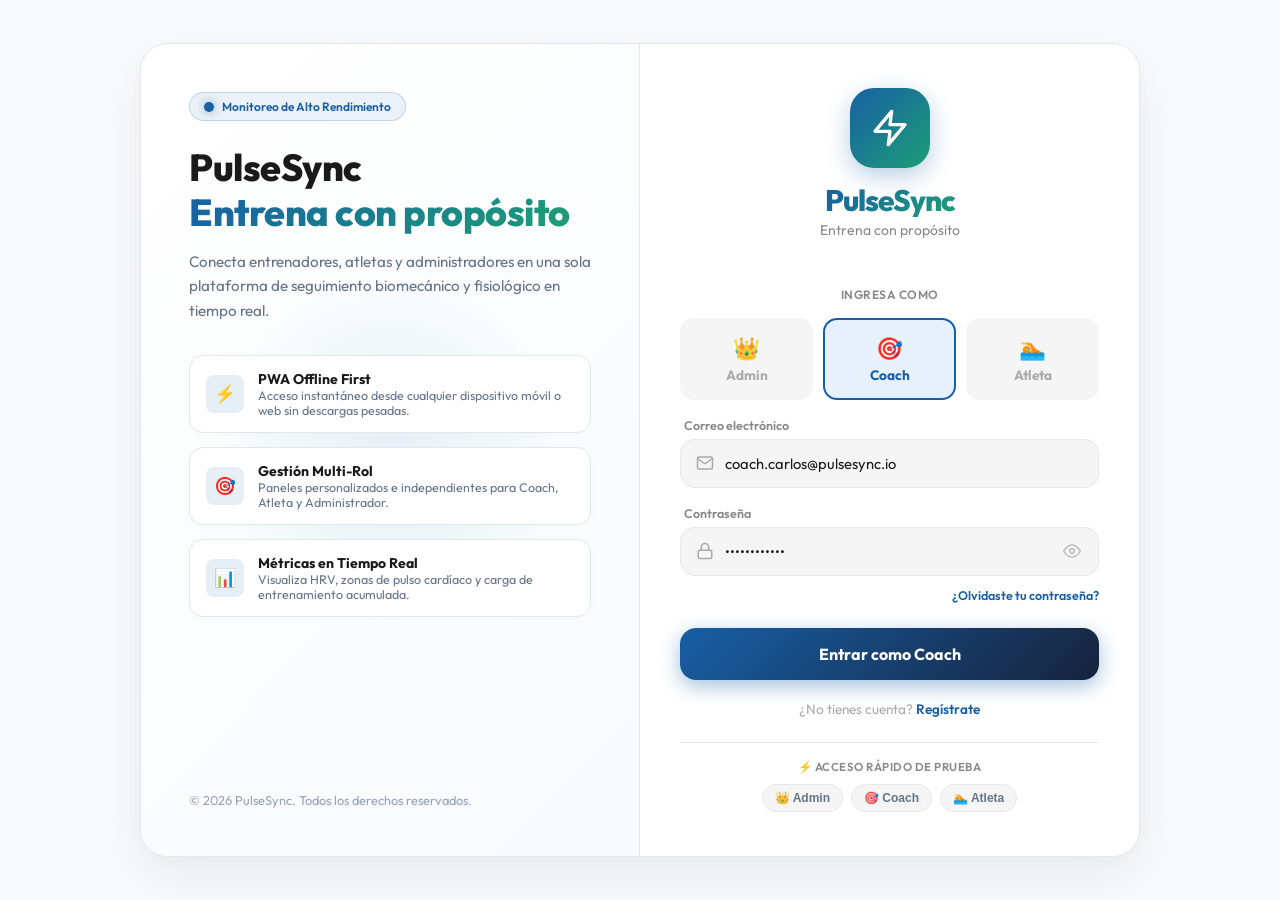
==== index.html @ 10e0a182 ""feat(ui): integrar PWA estática y Pantalla de Inicio V1 en backend .NET - Crea la estructura base d" ====
<!DOCTYPE html>
<html lang="es">
<head>
  <meta charset="UTF-8">
  <meta name="viewport" content="width=device-width, initial-scale=1.0, maximum-scale=5.0">
  <meta name="description" content="PulseSync - Plataforma de Monitoreo de Rendimiento Deportivo y Salud. Entrena con propósito.">
  <meta name="theme-color" content="#185FA5">
  <meta name="mobile-web-app-capable" content="yes">
  <meta name="apple-mobile-web-app-status-bar-style" content="black-translucent">
  <meta name="apple-mobile-web-app-title" content="PulseSync">

  <title>PulseSync | Iniciar Sesión</title>

  <!-- PWA Manifest & Favicon -->
  <link rel="manifest" href="manifest.json">
  <link rel="icon" type="image/svg+xml" href="assets/icons/icon.svg">
  <link rel="apple-touch-icon" href="assets/icons/icon.svg">

  <!-- Style Sheets -->
  <link rel="stylesheet" href="css/main.css">
  <link rel="stylesheet" href="css/components.css">
  <link rel="stylesheet" href="css/login.css">
  <link rel="stylesheet" href="css/dashboard.css">
</head>
<body>

  <!-- ==========================================================================
       LOGIN VIEW SECTION (Basada en Mocks Emilio - Pantalla Inicio V1)
       ========================================================================== -->
  <section id="login-view" class="login-container">
    <main class="login-wrapper glass-panel">
      
      <!-- Desktop Left Hero Panel -->
      <aside class="login-hero">
        <div class="hero-glow-circle"></div>
        <div class="hero-content">
          <div class="hero-badge">
            <span class="pulse-dot"></span> Monitoreo de Alto Rendimiento
          </div>
          <h1 class="hero-title">PulseSync <br><span class="text-gradient">Entrena con propósito</span></h1>
          <p class="hero-description">
            Conecta entrenadores, atletas y administradores en una sola plataforma de seguimiento biomecánico y fisiológico en tiempo real.
          </p>

          <div class="hero-features">
            <article class="feature-item">
              <div class="feature-icon">⚡</div>
              <div class="feature-text">
                <h4>PWA Offline First</h4>
                <p>Acceso instantáneo desde cualquier dispositivo móvil o web sin descargas pesadas.</p>
              </div>
            </article>

            <article class="feature-item">
              <div class="feature-icon">🎯</div>
              <div class="feature-text">
                <h4>Gestión Multi-Rol</h4>
                <p>Paneles personalizados e independientes para Coach, Atleta y Administrador.</p>
              </div>
            </article>

            <article class="feature-item">
              <div class="feature-icon">📊</div>
              <div class="feature-text">
                <h4>Métricas en Tiempo Real</h4>
                <p>Visualiza HRV, zonas de pulso cardíaco y carga de entrenamiento acumulada.</p>
              </div>
            </article>
          </div>
        </div>

        <footer class="hero-footer">
          &copy; 2026 PulseSync. Todos los derechos reservados.
        </footer>
      </aside>

      <!-- Right Login Form Card -->
      <div class="login-card">
        <header class="login-header-mobile">
          <div class="brand-logo-card">
            <div class="brand-icon-box">
              <svg width="40" height="40" viewBox="0 0 24 24" fill="none" stroke="#ffffff" stroke-width="2" stroke-linecap="round" stroke-linejoin="round">
                <path d="M13 2L3 14h9l-1 8 10-12h-9l1-8z"/>
              </svg>
            </div>
            <h1 class="brand-title-heading text-gradient">PulseSync</h1>
            <p class="brand-subtitle-tag">Entrena con propósito</p>
          </div>
        </header>

        <form id="login-form" novalidate>
          
          <!-- Selector de tipo de cuenta (Mock Emilio Style) -->
          <div class="form-group">
            <label class="form-label-center">INGRESA COMO</label>
            <div class="role-selector-grid">
              
              <!-- Role: Admin -->
              <div class="role-card-option" data-role="admin">
                <input type="radio" name="user-role" id="role-admin" value="admin">
                <label for="role-admin" class="role-card-label">
                  <span class="role-card-icon">👑</span>
                  <span class="role-card-title">Admin</span>
                </label>
              </div>

              <!-- Role: Coach -->
              <div class="role-card-option" data-role="trainer">
                <input type="radio" name="user-role" id="role-trainer" value="trainer" checked>
                <label for="role-trainer" class="role-card-label">
                  <span class="role-card-icon">🎯</span>
                  <span class="role-card-title">Coach</span>
                </label>
              </div>

              <!-- Role: Atleta -->
              <div class="role-card-option" data-role="athlete">
                <input type="radio" name="user-role" id="role-athlete" value="athlete">
                <label for="role-athlete" class="role-card-label">
                  <span class="role-card-icon">🏊</span>
                  <span class="role-card-title">Atleta</span>
                </label>
              </div>

            </div>
          </div>

          <!-- Correo electrónico -->
          <div class="form-group">
            <label for="email-input" class="form-label">Correo electrónico</label>
            <div class="input-wrapper">
              <svg class="input-icon" viewBox="0 0 24 24" fill="none" stroke="currentColor" stroke-width="2" stroke-linecap="round" stroke-linejoin="round">
                <path d="M4 4h16c1.1 0 2 .9 2 2v12c0 1.1-.9 2-2 2H4c-1.1 0-2-.9-2-2V6c0-1.1.9-2 2-2z"/>
                <polyline points="22,6 12,13 2,6"/>
              </svg>
              <input 
                type="email" 
                id="email-input" 
                class="form-input" 
                placeholder="tu@correo.com"
                value="coach.carlos@pulsesync.io" 
                required 
                autocomplete="username"
              >
            </div>
          </div>

          <!-- Contraseña -->
          <div class="form-group" style="margin-bottom: 8px;">
            <label for="password-input" class="form-label">Contraseña</label>
            <div class="input-wrapper">
              <svg class="input-icon" viewBox="0 0 24 24" fill="none" stroke="currentColor" stroke-width="2" stroke-linecap="round" stroke-linejoin="round">
                <rect x="3" y="11" width="18" height="11" rx="2"/>
                <path d="M7 11V7a5 5 0 0 1 10 0v4"/>
              </svg>
              <input 
                type="password" 
                id="password-input" 
                class="form-input" 
                placeholder="••••••••" 
                value="CoachPass123"
                required 
                autocomplete="current-password"
              >
              <button type="button" id="toggle-password" class="toggle-password-btn" title="Mostrar/ocultar contraseña" aria-label="Mostrar/ocultar contraseña">
                <svg width="18" height="18" viewBox="0 0 24 24" fill="none" stroke="currentColor" stroke-width="2" stroke-linecap="round">
                  <path d="M1 12s4-8 11-8 11 8 11 8-4 8-11 8-11-8-11-8z"/>
                  <circle cx="12" cy="12" r="3"/>
                </svg>
              </button>
            </div>
          </div>

          <!-- Forgot Password -->
          <div class="forgot-wrapper">
            <a href="#" class="forgot-link" onclick="alert('Recuperación de contraseña en desarrollo.'); return false;">¿Olvidaste tu contraseña?</a>
          </div>

          <!-- Botón entrar dinámico según rol seleccionado -->
          <button type="submit" id="submit-btn" class="btn-primary">
            <span id="submit-btn-text">Entrar como Coach</span>
          </button>

          <!-- Registro -->
          <div class="register-footer">
            <span>¿No tienes cuenta? </span>
            <a href="#" class="register-link" onclick="alert('Módulo de registro en desarrollo.'); return false;">Regístrate</a>
          </div>

        </form>

        <!-- Quick Presets -->
        <div class="presets-container">
          <div class="presets-title">⚡ Acceso Rápido de Prueba</div>
          <div class="presets-buttons">
            <button class="preset-chip" data-preset-role="admin">👑 Admin</button>
            <button class="preset-chip" data-preset-role="trainer">🎯 Coach</button>
            <button class="preset-chip" data-preset-role="athlete">🏊 Atleta</button>
          </div>
        </div>

      </div>

    </main>
  </section>

  <!-- ==========================================================================
       DASHBOARD VIEW SECTION
       ========================================================================== -->
  <section id="dashboard-view" class="dashboard-container hidden">
    <!-- Navbar -->
    <header class="dash-navbar">
      <div class="brand-header">
        <div class="brand-logo-wrapper" style="width: 36px; height: 36px;">
          <img src="assets/icons/icon.svg" alt="PulseSync Logo" class="brand-logo-svg">
        </div>
        <span class="brand-title text-gradient" style="font-size: 1.4rem;">PulseSync</span>
      </div>

      <div class="dash-nav-right">
        <div class="user-badge-pill">
          <div id="nav-user-avatar" class="avatar-circle">C</div>
          <span id="nav-user-name" class="user-name">Coach</span>
          <span id="nav-role-tag" class="role-tag trainer">Coach</span>
        </div>
        <button id="logout-btn" class="btn-secondary" title="Cerrar sesión activa">
          <svg width="18" height="18" fill="none" stroke="currentColor" viewBox="0 0 24 24">
            <path stroke-linecap="round" stroke-linejoin="round" stroke-width="2" d="M17 16l4-4m0 0l-4-4m4 4H7m6 4v1a3 3 0 01-3 3H6a3 3 0 01-3-3V7a3 3 0 013-3h4a3 3 0 013 3v1"/>
          </svg>
          <span class="desktop-only">Salir</span>
        </button>
      </div>
    </header>

    <!-- Dynamic Main Content Container -->
    <main id="role-dashboard-content" class="dash-content"></main>
  </section>

  <!-- Toast Container -->
  <div id="toast-container"></div>

  <!-- JavaScript Modules -->
  <script type="module" src="js/app.js"></script>
</body>
</html>
---- css/main.css ----
/* ==========================================================================
   PulseSync Main Design System & Global Styles (Light Mode - Mocks Emilio)
   ========================================================================== */

@import url('https://fonts.googleapis.com/css2?family=Outfit:wght@300;400;500;600;700;800&display=swap');

:root {
  /* Light Theme Color Palette */
  --bg-dark: #f8fafc;
  --bg-dark-depth: #ffffff;
  --bg-surface: #ffffff;
  --bg-surface-hover: #f1f5f9;
  --bg-glass-card: #ffffff;
  
  /* Primary Gradients & Accents */
  --primary-blue: #185FA5;
  --primary-emerald: #1D9E75;
  --primary-gradient: linear-gradient(135deg, #185FA5 0%, #1D9E75 100%);
  --primary-gradient-hover: linear-gradient(135deg, #134e89 0%, #168562 100%);

  /* Role Accent Colors & Light Tints */
  --role-admin: #8b5cf6;
  --role-admin-bg: #F3E8FF;
  --role-trainer: #185FA5;
  --role-trainer-bg: #E6F1FB;
  --role-athlete: #1D9E75;
  --role-athlete-bg: #E1F5EE;

  /* Neutrals & Borders */
  --text-main: #1a1a1a;
  --text-secondary: #64748b;
  --text-muted: #94a3b8;
  --border-glass: #e2e8f0;
  --border-glass-light: #e8e8e8;
  --border-accent: #185FA5;

  /* Shadows */
  --shadow-glass: 0 15px 35px rgba(0, 0, 0, 0.07), 0 3px 10px rgba(0, 0, 0, 0.03);
  --shadow-glow: 0 4px 20px rgba(24, 95, 165, 0.15);

  /* Layout */
  --radius-sm: 8px;
  --radius-md: 14px;
  --radius-lg: 22px;
  --radius-full: 9999px;
  --font-family: 'Outfit', -apple-system, BlinkMacSystemFont, 'SF Pro Display', 'Segoe UI', Roboto, sans-serif;
  --transition-fast: all 0.2s cubic-bezier(0.4, 0, 0.2, 1);
  --transition-normal: all 0.3s cubic-bezier(0.4, 0, 0.2, 1);
}

/* Reset & Base Styles */
*, *::before, *::after {
  box-sizing: border-box;
  margin: 0;
  padding: 0;
}

html, body {
  width: 100%;
  min-height: 100vh;
  font-family: var(--font-family);
  background-color: var(--bg-dark);
  color: var(--text-main);
  overflow-x: hidden;
  -webkit-font-smoothing: antialiased;
  -moz-osx-font-smoothing: grayscale;
}

/* Ambient Glowing Background Orbs (Light & Subtle) */
body::before, body::after {
  content: '';
  position: fixed;
  border-radius: 50%;
  filter: blur(120px);
  z-index: -1;
  pointer-events: none;
}

body::before {
  top: -10%;
  left: -10%;
  width: 45vw;
  height: 45vw;
  background: radial-gradient(circle, rgba(24, 95, 165, 0.07) 0%, rgba(29, 158, 117, 0.03) 70%, transparent 100%);
  animation: orbFloat 18s ease-in-out infinite alternate;
}

body::after {
  bottom: -15%;
  right: -10%;
  width: 50vw;
  height: 50vw;
  background: radial-gradient(circle, rgba(29, 158, 117, 0.06) 0%, rgba(139, 92, 246, 0.03) 70%, transparent 100%);
  animation: orbFloat 22s ease-in-out infinite alternate-reverse;
}

@keyframes orbFloat {
  0% { transform: translate(0, 0) scale(1); }
  50% { transform: translate(40px, 30px) scale(1.1); }
  100% { transform: translate(-30px, 50px) scale(0.95); }
}

/* Utility Classes */
.hidden {
  display: none !important;
}

.text-gradient {
  background: var(--primary-gradient);
  -webkit-background-clip: text;
  -webkit-text-fill-color: transparent;
  background-clip: text;
}

.glass-panel {
  background: var(--bg-surface);
  border: 1px solid var(--border-glass);
  box-shadow: var(--shadow-glass);
}

/* Animations */
@keyframes fadeIn {
  from { opacity: 0; transform: translateY(12px); }
  to { opacity: 1; transform: translateY(0); }
}

.animate-fade-in {
  animation: fadeIn 0.4s ease-out forwards;
}

/* Pulse indicator dot */
.pulse-dot {
  width: 10px;
  height: 10px;
  border-radius: 50%;
  background-color: var(--primary-blue);
  box-shadow: 0 0 10px rgba(24, 95, 165, 0.5);
  display: inline-block;
  animation: pulseDotAnim 2s infinite;
}

@keyframes pulseDotAnim {
  0% { transform: scale(0.95); box-shadow: 0 0 0 0 rgba(24, 95, 165, 0.7); }
  70% { transform: scale(1.1); box-shadow: 0 0 0 10px rgba(24, 95, 165, 0); }
  100% { transform: scale(0.95); box-shadow: 0 0 0 0 rgba(24, 95, 165, 0); }
}
---- css/components.css ----
/* ==========================================================================
   PulseSync UI Component Styles (Light Mode - Refinado según Mocks Emilio)
   ========================================================================== */

/* Brand Header & Mock Emilio Logo Box */
.brand-logo-card {
  display: flex;
  flex-direction: column;
  align-items: center;
  text-align: center;
  margin-bottom: 24px;
}

.brand-icon-box {
  width: 80px;
  height: 80px;
  border-radius: 24px;
  background: linear-gradient(135deg, #185FA5 0%, #1D9E75 100%);
  display: flex;
  align-items: center;
  justify-content: center;
  box-shadow: 0 8px 24px rgba(24, 95, 165, 0.3);
  margin-bottom: 16px;
  transition: transform 0.3s ease;
}

.brand-icon-box:hover {
  transform: scale(1.05) rotate(3deg);
}

.brand-title-heading {
  font-size: 1.85rem;
  font-weight: 800;
  letter-spacing: -1px;
  color: #185FA5;
  line-height: 1.1;
}

.brand-subtitle-tag {
  font-size: 0.875rem;
  color: #888888;
  font-weight: 400;
  margin-top: 4px;
}

/* Header / Brand Logo Compact */
.brand-header {
  display: flex;
  align-items: center;
  gap: 12px;
  user-select: none;
}

.brand-logo-wrapper {
  position: relative;
  width: 40px;
  height: 40px;
  display: flex;
  align-items: center;
  justify-content: center;
}

.brand-logo-svg {
  width: 100%;
  height: 100%;
}

/* Form Controls (Exact Mocks Emilio Light Fields) */
.form-group {
  display: flex;
  flex-direction: column;
  gap: 6px;
  margin-bottom: 18px;
}

.form-label {
  font-size: 0.78rem;
  font-weight: 600;
  color: #888888;
  display: flex;
  justify-content: space-between;
  align-items: center;
  margin-left: 4px;
}

.form-label-center {
  font-size: 0.75rem;
  font-weight: 600;
  color: #888888;
  text-align: center;
  letter-spacing: 0.5px;
  text-transform: uppercase;
  margin-bottom: 10px;
}

.input-wrapper {
  position: relative;
  display: flex;
  align-items: center;
}

.input-icon {
  position: absolute;
  left: 16px;
  color: #aaaaaa;
  width: 18px;
  height: 18px;
  pointer-events: none;
  transition: var(--transition-fast);
}

.form-input {
  width: 100%;
  padding: 14px 16px 14px 44px;
  background: #f5f5f5;
  border: 1.5px solid #e8e8e8;
  border-radius: 14px;
  color: #1a1a1a;
  font-family: inherit;
  font-size: 0.92rem;
  outline: none;
  transition: var(--transition-fast);
}

.form-input::placeholder {
  color: #bbbbbb;
}

.form-input:focus {
  border-color: #185FA5;
  background: #ffffff;
  box-shadow: 0 0 0 3px rgba(24, 95, 165, 0.15);
}

.input-wrapper:focus-within .input-icon {
  color: #185FA5;
}

/* Password Toggle Icon */
.toggle-password-btn {
  position: absolute;
  right: 14px;
  background: none;
  border: none;
  color: #bbbbbb;
  cursor: pointer;
  padding: 4px;
  display: flex;
  align-items: center;
  justify-content: center;
  transition: var(--transition-fast);
}

.toggle-password-btn:hover {
  color: #1a1a1a;
}

/* Forgot password link wrapper */
.forgot-wrapper {
  text-align: right;
  margin-bottom: 24px;
  margin-top: 6px;
}

.forgot-link {
  font-size: 0.78rem;
  color: #185FA5;
  font-weight: 600;
  text-decoration: none;
  transition: var(--transition-fast);
}

.forgot-link:hover {
  text-decoration: underline;
}

/* Role Selector Grid / Cards (Exact Mock Emilio Style) */
.role-selector-grid {
  display: grid;
  grid-template-columns: repeat(3, 1fr);
  gap: 10px;
}

.role-card-option {
  position: relative;
}

.role-card-option input[type="radio"] {
  position: absolute;
  opacity: 0;
  width: 0;
  height: 0;
}

.role-card-label {
  display: flex;
  flex-direction: column;
  align-items: center;
  justify-content: center;
  gap: 4px;
  padding: 14px 8px;
  background: #f5f5f5;
  border: 2px solid transparent;
  border-radius: 14px;
  cursor: pointer;
  transition: all 0.2s ease;
  text-align: center;
}

.role-card-icon {
  font-size: 1.35rem;
}

.role-card-title {
  font-size: 0.85rem;
  font-weight: 700;
  color: #aaaaaa;
  transition: color 0.2s ease;
}

/* Selected Role Themes (Mocks Emilio Color Match) */
.role-card-option[data-role="trainer"] input[type="radio"]:checked + .role-card-label {
  background: #E6F1FB;
  border-color: #185FA5;
}
.role-card-option[data-role="trainer"] input[type="radio"]:checked + .role-card-label .role-card-title {
  color: #185FA5;
}

.role-card-option[data-role="athlete"] input[type="radio"]:checked + .role-card-label {
  background: #E1F5EE;
  border-color: #1D9E75;
}
.role-card-option[data-role="athlete"] input[type="radio"]:checked + .role-card-label .role-card-title {
  color: #1D9E75;
}

.role-card-option[data-role="admin"] input[type="radio"]:checked + .role-card-label {
  background: #F3E8FF;
  border-color: #8b5cf6;
}
.role-card-option[data-role="admin"] input[type="radio"]:checked + .role-card-label .role-card-title {
  color: #8b5cf6;
}

/* Primary Button (Exact Mock Emilio Style) */
.btn-primary {
  width: 100%;
  padding: 16px;
  background: #185FA5;
  border: none;
  border-radius: 16px;
  color: #ffffff;
  font-family: inherit;
  font-size: 1rem;
  font-weight: 700;
  cursor: pointer;
  display: flex;
  align-items: center;
  justify-content: center;
  gap: 10px;
  box-shadow: 0 6px 20px rgba(24, 95, 165, 0.3);
  transition: all 0.2s ease;
  margin-bottom: 20px;
}

.btn-primary:hover {
  transform: translateY(-1px);
  box-shadow: 0 8px 24px rgba(24, 95, 165, 0.45);
}

.btn-primary:active {
  transform: translateY(0);
}

/* Register Footer (Exact Mock Emilio) */
.register-footer {
  text-align: center;
  font-size: 0.85rem;
  color: #aaaaaa;
}

.register-link {
  color: #185FA5;
  font-weight: 600;
  text-decoration: none;
  transition: var(--transition-fast);
}

.register-link:hover {
  text-decoration: underline;
}

/* Secondary Button */
.btn-secondary {
  padding: 8px 16px;
  background: #f1f5f9;
  border: 1px solid #e2e8f0;
  border-radius: var(--radius-md);
  color: #1a1a1a;
  font-family: inherit;
  font-size: 0.85rem;
  font-weight: 600;
  cursor: pointer;
  display: inline-flex;
  align-items: center;
  gap: 8px;
  transition: var(--transition-fast);
}

.btn-secondary:hover {
  background: #e2e8f0;
}

/* Quick Presets */
.presets-container {
  margin-top: 24px;
  padding-top: 16px;
  border-top: 1px solid #e8e8e8;
}

.presets-title {
  font-size: 0.72rem;
  font-weight: 600;
  color: #888888;
  text-transform: uppercase;
  letter-spacing: 0.5px;
  margin-bottom: 10px;
  text-align: center;
}

.presets-buttons {
  display: flex;
  gap: 8px;
  justify-content: center;
}

.preset-chip {
  padding: 6px 12px;
  font-size: 0.75rem;
  font-weight: 600;
  background: #f5f5f5;
  border: 1px solid #e8e8e8;
  border-radius: var(--radius-full);
  color: #64748b;
  cursor: pointer;
  transition: var(--transition-fast);
}

.preset-chip:hover {
  background: #E6F1FB;
  border-color: #185FA5;
  color: #185FA5;
}

/* Toast Notifications */
#toast-container {
  position: fixed;
  bottom: 24px;
  right: 24px;
  z-index: 1000;
  display: flex;
  flex-direction: column;
  gap: 10px;
  pointer-events: none;
}

.toast {
  pointer-events: auto;
  min-width: 280px;
  padding: 14px 20px;
  border-radius: var(--radius-md);
  background: #ffffff;
  border: 1px solid #e2e8f0;
  color: #1a1a1a;
  font-size: 0.9rem;
  font-weight: 600;
  display: flex;
  align-items: center;
  gap: 12px;
  box-shadow: 0 10px 30px rgba(0,0,0,0.1);
  animation: slideInRight 0.3s cubic-bezier(0.175, 0.885, 0.32, 1.275);
}

.toast-success { border-left: 4px solid #1D9E75; }
.toast-error { border-left: 4px solid var(--accent-rose); }
.toast-info { border-left: 4px solid #185FA5; }

@keyframes slideInRight {
  from { transform: translateX(100%); opacity: 0; }
  to { transform: translateX(0); opacity: 1; }
}
---- css/login.css ----
/* ==========================================================================
   PulseSync Login Screen Layout (Clean Light Mode - Mocks Emilio)
   ========================================================================== */

.login-container {
  min-height: 100vh;
  display: flex;
  align-items: center;
  justify-content: center;
  padding: 20px;
  background-color: var(--bg-dark);
}

.login-wrapper {
  width: 100%;
  max-width: 1000px;
  display: grid;
  grid-template-columns: 1fr;
  border-radius: 28px;
  overflow: hidden;
  position: relative;
  background: #ffffff;
  border: 1px solid #e2e8f0;
  box-shadow: 0 20px 50px rgba(0, 0, 0, 0.06), 0 4px 15px rgba(0, 0, 0, 0.02);
}

/* Card Content Styling */
.login-card {
  padding: 36px 32px;
  display: flex;
  flex-direction: column;
  justify-content: center;
  background: #ffffff;
}

.login-header-mobile {
  text-align: center;
  margin-bottom: 24px;
}

/* Left Hero Section (Tablet & Desktop) */
.login-hero {
  display: none;
  background: linear-gradient(135deg, #ffffff 0%, #f8fafc 100%);
  padding: 48px;
  position: relative;
  flex-direction: column;
  justify-content: space-between;
  border-right: 1px solid #e2e8f0;
  overflow: hidden;
}

.hero-glow-circle {
  position: absolute;
  top: 50%;
  left: 50%;
  transform: translate(-50%, -50%);
  width: 340px;
  height: 340px;
  background: radial-gradient(circle, rgba(24, 95, 165, 0.08) 0%, rgba(29, 158, 117, 0.04) 50%, transparent 75%);
  border-radius: 50%;
  pointer-events: none;
}

.hero-content {
  position: relative;
  z-index: 2;
}

.hero-badge {
  display: inline-flex;
  align-items: center;
  gap: 8px;
  padding: 6px 14px;
  background: rgba(24, 95, 165, 0.08);
  border: 1px solid rgba(24, 95, 165, 0.2);
  border-radius: var(--radius-full);
  font-size: 0.75rem;
  font-weight: 600;
  color: #185FA5;
  margin-bottom: 24px;
}

.hero-title {
  font-size: 2.35rem;
  font-weight: 800;
  line-height: 1.18;
  margin-bottom: 16px;
  letter-spacing: -0.5px;
  color: #1a1a1a;
}

.hero-description {
  font-size: 0.95rem;
  color: #64748b;
  line-height: 1.6;
  max-width: 420px;
  margin-bottom: 32px;
}

/* Feature Cards in Hero */
.hero-features {
  display: flex;
  flex-direction: column;
  gap: 14px;
}

.feature-item {
  display: flex;
  align-items: center;
  gap: 14px;
  padding: 14px 16px;
  background: #ffffff;
  border: 1px solid #e2e8f0;
  border-radius: var(--radius-md);
  box-shadow: 0 2px 8px rgba(0, 0, 0, 0.02);
}

.feature-icon {
  width: 38px;
  height: 38px;
  border-radius: var(--radius-sm);
  background: rgba(24, 95, 165, 0.1);
  color: #185FA5;
  display: flex;
  align-items: center;
  justify-content: center;
  font-size: 1.1rem;
  flex-shrink: 0;
}

.feature-text h4 {
  font-size: 0.875rem;
  font-weight: 700;
  color: #1a1a1a;
}

.feature-text p {
  font-size: 0.78rem;
  color: #64748b;
}

.hero-footer {
  position: relative;
  z-index: 2;
  font-size: 0.8rem;
  color: #94a3b8;
}

/* Breakpoints */
@media (min-width: 768px) {
  .login-card {
    padding: 44px 40px;
  }
}

@media (min-width: 992px) {
  .login-wrapper {
    grid-template-columns: 1fr 1fr;
  }
  
  .login-hero {
    display: flex;
  }
}
---- css/dashboard.css ----
/* ==========================================================================
   PulseSync Dashboard View Styles (Light Mode - Mocks Emilio)
   ========================================================================== */

.dashboard-container {
  min-height: 100vh;
  display: flex;
  flex-direction: column;
  background-color: #f8fafc;
}

/* Navbar */
.dash-navbar {
  height: 70px;
  padding: 0 24px;
  display: flex;
  align-items: center;
  justify-content: space-between;
  border-bottom: 1px solid #e2e8f0;
  background: #ffffff;
  position: sticky;
  top: 0;
  z-index: 100;
  box-shadow: 0 2px 10px rgba(0, 0, 0, 0.03);
}

.dash-nav-right {
  display: flex;
  align-items: center;
  gap: 16px;
}

/* User Badge Pill */
.user-badge-pill {
  display: flex;
  align-items: center;
  gap: 10px;
  padding: 6px 14px 6px 8px;
  background: #f1f5f9;
  border: 1px solid #e2e8f0;
  border-radius: var(--radius-full);
}

.avatar-circle {
  width: 32px;
  height: 32px;
  border-radius: 50%;
  background: linear-gradient(135deg, #185FA5 0%, #1D9E75 100%);
  color: #ffffff;
  font-weight: 700;
  display: flex;
  align-items: center;
  justify-content: center;
  font-size: 0.85rem;
}

.user-name {
  font-size: 0.875rem;
  font-weight: 600;
  color: #1a1a1a;
}

.role-tag {
  font-size: 0.7rem;
  font-weight: 700;
  padding: 3px 8px;
  border-radius: var(--radius-full);
  text-transform: uppercase;
  letter-spacing: 0.5px;
}

.role-tag.admin {
  background: #F3E8FF;
  color: #8b5cf6;
  border: 1px solid rgba(139, 92, 246, 0.3);
}

.role-tag.trainer {
  background: #E6F1FB;
  color: #185FA5;
  border: 1px solid rgba(24, 95, 165, 0.3);
}

.role-tag.athlete {
  background: #E1F5EE;
  color: #1D9E75;
  border: 1px solid rgba(29, 158, 117, 0.3);
}

/* Main Dashboard Body */
.dash-content {
  flex: 1;
  max-width: 1280px;
  width: 100%;
  margin: 0 auto;
  padding: 32px 24px;
}

.dash-header {
  display: flex;
  flex-direction: column;
  gap: 8px;
  margin-bottom: 32px;
}

.dash-welcome-row {
  display: flex;
  align-items: center;
  justify-content: space-between;
  flex-wrap: wrap;
  gap: 16px;
}

.dash-title {
  font-size: 2rem;
  font-weight: 800;
  color: #1a1a1a;
}

.dash-subtitle {
  color: #64748b;
  font-size: 0.95rem;
}

/* Grid Layout for Metrics Cards */
.metrics-grid {
  display: grid;
  grid-template-columns: repeat(auto-fit, minmax(260px, 1fr));
  gap: 20px;
  margin-bottom: 32px;
}

.metric-card {
  padding: 24px;
  border-radius: var(--radius-lg);
  background: #ffffff;
  border: 1px solid #e2e8f0;
  box-shadow: 0 4px 15px rgba(0, 0, 0, 0.03);
  display: flex;
  flex-direction: column;
  justify-content: space-between;
  gap: 16px;
  position: relative;
  overflow: hidden;
  transition: var(--transition-fast);
}

.metric-card:hover {
  transform: translateY(-3px);
  box-shadow: 0 8px 25px rgba(0, 0, 0, 0.06);
}

.metric-top {
  display: flex;
  align-items: center;
  justify-content: space-between;
}

.metric-icon-box {
  width: 44px;
  height: 44px;
  border-radius: var(--radius-md);
  display: flex;
  align-items: center;
  justify-content: center;
  font-size: 1.25rem;
}

.metric-card.cyan .metric-icon-box {
  background: #E6F1FB;
  color: #185FA5;
}

.metric-card.purple .metric-icon-box {
  background: #F3E8FF;
  color: #8b5cf6;
}

.metric-card.emerald .metric-icon-box {
  background: #E1F5EE;
  color: #1D9E75;
}

.metric-card.blue .metric-icon-box {
  background: #E6F1FB;
  color: #185FA5;
}

.metric-value {
  font-size: 2.25rem;
  font-weight: 800;
  line-height: 1;
  color: #1a1a1a;
}

.metric-label {
  font-size: 0.875rem;
  color: #64748b;
  font-weight: 600;
}

.metric-trend {
  font-size: 0.75rem;
  font-weight: 600;
  display: flex;
  align-items: center;
  gap: 4px;
}

.trend-up { color: #1D9E75; }
.trend-down { color: #e11d48; }

/* Main Panels Grid */
.dashboard-panels-grid {
  display: grid;
  grid-template-columns: 2fr 1fr;
  gap: 24px;
}

@media (max-width: 992px) {
  .dashboard-panels-grid {
    grid-template-columns: 1fr;
  }
}

.panel-card {
  padding: 24px;
  border-radius: var(--radius-lg);
  background: #ffffff;
  border: 1px solid #e2e8f0;
  box-shadow: 0 4px 15px rgba(0, 0, 0, 0.03);
}

.panel-title {
  font-size: 1.15rem;
  font-weight: 700;
  color: #1a1a1a;
  margin-bottom: 16px;
  display: flex;
  align-items: center;
  justify-content: space-between;
}

/* Activity / Data List */
.data-list {
  display: flex;
  flex-direction: column;
  gap: 12px;
}

.data-item {
  display: flex;
  align-items: center;
  justify-content: space-between;
  padding: 12px 16px;
  background: #f8fafc;
  border: 1px solid #e2e8f0;
  border-radius: var(--radius-md);
  font-size: 0.9rem;
}

.data-item-left {
  display: flex;
  align-items: center;
  gap: 12px;
}

.data-item-title {
  font-weight: 600;
  color: #1a1a1a;
}

.data-item-sub {
  font-size: 0.75rem;
  color: #64748b;
}
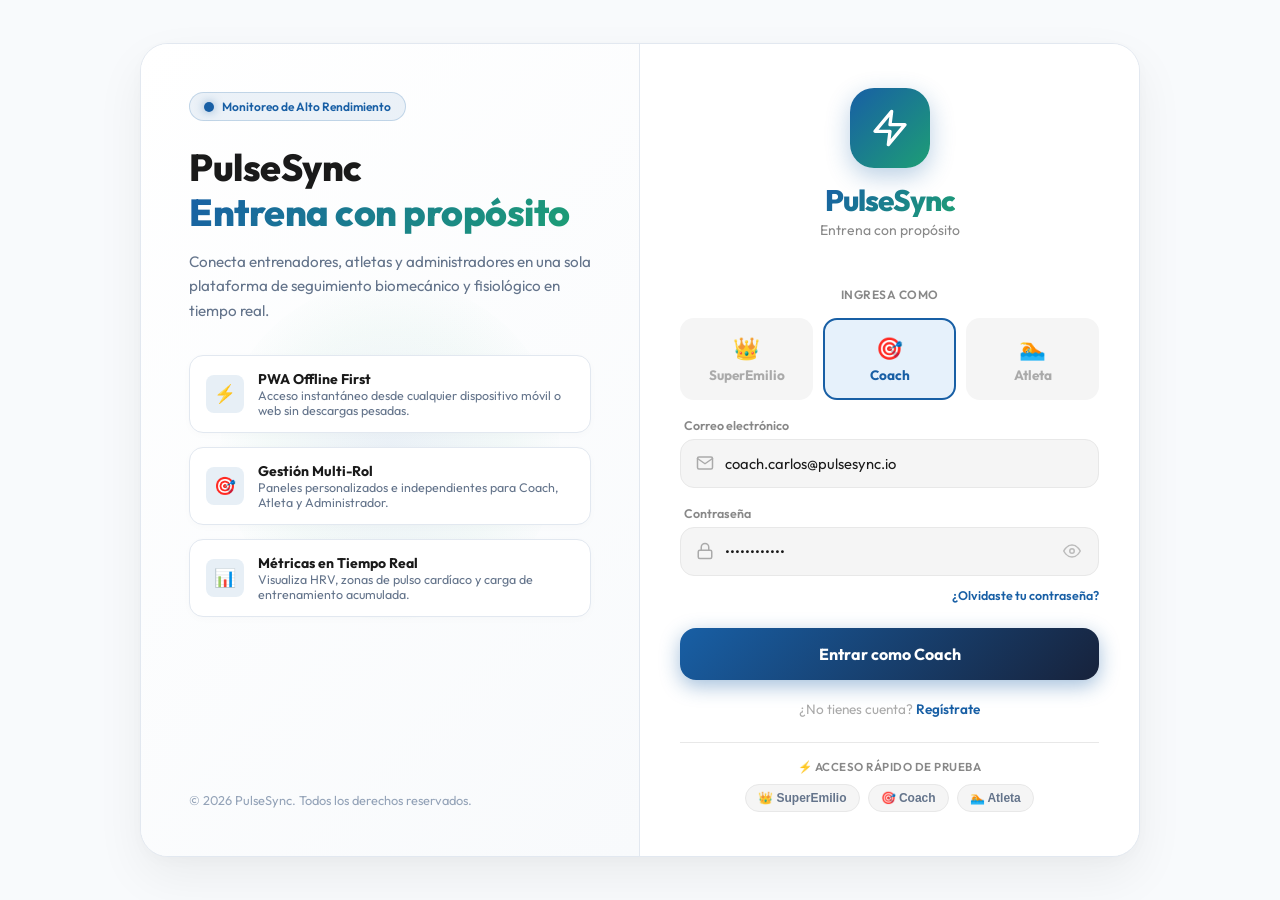
==== commit d6d5435e: "test" ====
--- a/index.html
+++ b/index.html
@@ -100,7 +100,7 @@
                 <input type="radio" name="user-role" id="role-admin" value="admin">
                 <label for="role-admin" class="role-card-label">
                   <span class="role-card-icon">👑</span>
-                  <span class="role-card-title">Admin</span>
+                  <span class="role-card-title">SuperEmilio</span>
                 </label>
               </div>
 
@@ -193,7 +193,7 @@
         <div class="presets-container">
           <div class="presets-title">⚡ Acceso Rápido de Prueba</div>
           <div class="presets-buttons">
-            <button class="preset-chip" data-preset-role="admin">👑 Admin</button>
+            <button class="preset-chip" data-preset-role="admin">👑 SuperEmilio</button>
             <button class="preset-chip" data-preset-role="trainer">🎯 Coach</button>
             <button class="preset-chip" data-preset-role="athlete">🏊 Atleta</button>
           </div>
